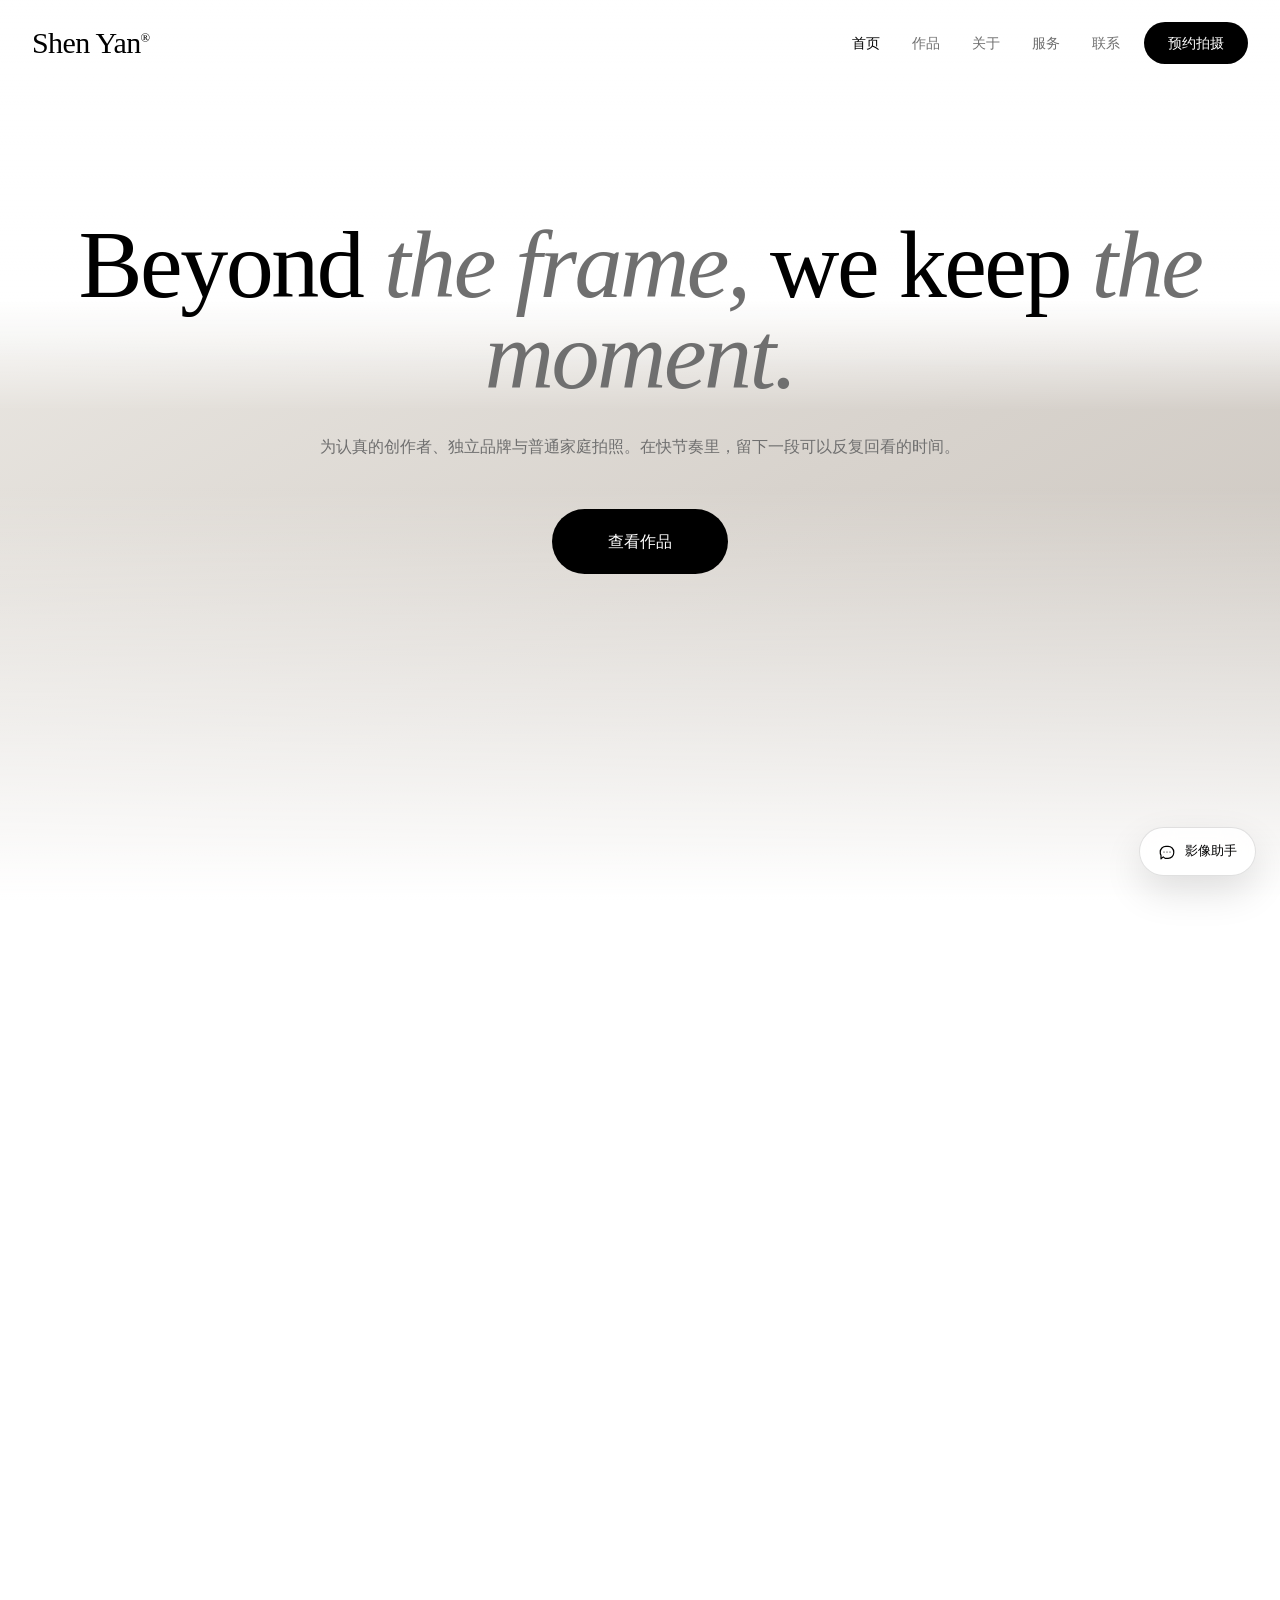
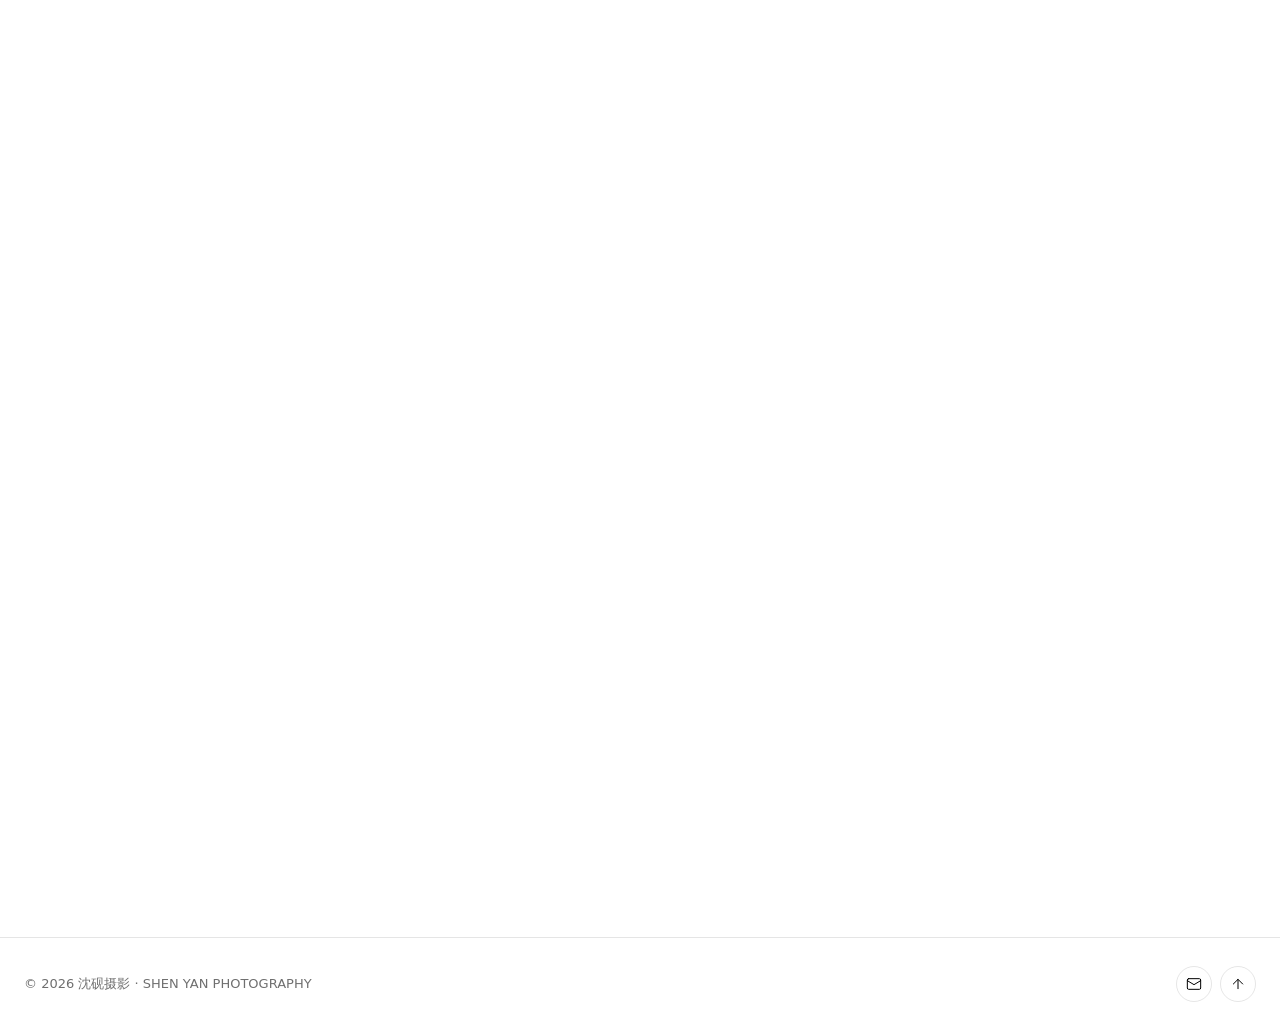
==== photographer-portfolio/index.html @ bcff4bb5 "Initial commit: photographer portfolio website" ====
<!DOCTYPE html>
<html lang="zh-CN">
<head>
<meta charset="UTF-8" />
<meta name="viewport" content="width=device-width, initial-scale=1" />
<meta http-equiv="Content-Security-Policy" content="default-src 'self'; base-uri 'self'; object-src 'none'; script-src 'self'; style-src 'self' https://fonts.googleapis.com; font-src 'self' https://fonts.gstatic.com; img-src 'self' https://picsum.photos data:; media-src 'self' https://d8j0ntlcm91z4.cloudfront.net; connect-src 'none'; form-action 'self'; upgrade-insecure-requests" />
<meta name="referrer" content="strict-origin-when-cross-origin" />
<title>沈砚 SHEN YAN · 摄影作品集</title>
<meta name="description" content="沈砚摄影作品集：人像、风光、城市与纪实摄影，提供个人写真、品牌商业与旅拍预约。" />
<link rel="stylesheet" href="assets/fonts.css" />
<link rel="stylesheet" href="assets/cinematic.css" />
</head>
<body>

<!-- ==================== 导航 ==================== -->
<header class="nav" id="nav">
  <div class="nav-inner">
    <a class="logo" href="index.html">Shen Yan<sup>&reg;</sup></a>
    <nav class="nav-menu" aria-label="主导航">
      <a href="index.html" class="active" aria-current="page">首页</a>
      <a href="work.html">作品</a>
      <a href="about.html">关于</a>
      <a href="services.html">服务</a>
      <a href="contact.html">联系</a>
    </nav>
    <a class="btn-pill nav-cta" href="booking.html">预约拍摄</a>
    <button class="nav-toggle" id="navToggle" type="button" aria-label="打开菜单" aria-expanded="false" aria-controls="mobilePanel">
      <svg viewBox="0 0 24 24" fill="none" stroke="currentColor" stroke-width="1.8" stroke-linecap="round" aria-hidden="true"><path d="M4 7h16M4 12h16M4 17h16"/></svg>
    </button>
  </div>
  <nav class="mobile-panel" id="mobilePanel" aria-label="移动导航">
    <a href="index.html">首页</a>
    <a href="work.html">作品</a>
    <a href="about.html">关于</a>
    <a href="services.html">服务</a>
    <a href="contact.html">联系</a>
    <a class="mobile-cta" href="booking.html">预约拍摄</a>
  </nav>
</header>

<!-- ==================== 首屏 ==================== -->
<section class="hero" id="top">
  <div class="hero-video-wrap" aria-hidden="true">
    <video id="heroVideo" class="hero-video" src="https://d8j0ntlcm91z4.cloudfront.net/user_38xzZboKViGWJOttwIXH07lWA1P/hf_20260328_083109_283f3553-e28f-428b-a723-d639c617eb2b.mp4" muted playsinline preload="auto"></video>
  </div>
  <div class="hero-overlay" aria-hidden="true"></div>

  <div class="hero-content">
    <div class="hero-copy">
      <h1 class="animate-fade-rise">Beyond <em>the frame,</em> we keep <em>the moment.</em></h1>
      <p class="hero-desc animate-fade-rise-delay">为认真的创作者、独立品牌与普通家庭拍照。在快节奏里，留下一段可以反复回看的时间。</p>
      <a class="btn-pill hero-cta animate-fade-rise-delay-2" href="work.html">查看作品</a>
    </div>
  </div>
</section>

<!-- ==================== 精选作品 ==================== -->
<section class="section" id="work">
  <div class="container">
    <div class="section-head reveal">
      <span class="eyebrow">Selected Works</span>
      <h2>精选作品</h2>
      <p class="lead">这里放六张近期作品。完整作品集按题材分类，在单独一页里浏览。</p>
    </div>
    <div class="gallery" id="gallery"></div>
    <div class="section-more reveal">
      <a class="btn-pill" href="work.html">
        查看全部作品
        <svg viewBox="0 0 24 24" fill="none" stroke="currentColor" stroke-width="2" stroke-linecap="round" stroke-linejoin="round" aria-hidden="true"><path d="M5 12h14M13 6l6 6-6 6"/></svg>
      </a>
      <span class="note">共 12 张 · 人像 / 风光 / 城市 / 纪实</span>
    </div>
  </div>
</section>

<footer>
  <div class="container foot-inner">
    <span>© <span id="year"></span> 沈砚摄影 · SHEN YAN PHOTOGRAPHY</span>
    <div class="social">
      <a href="mailto:hello@shenyan.photo" aria-label="发送邮件">
        <svg viewBox="0 0 24 24" fill="none" stroke="currentColor" stroke-width="1.5" stroke-linecap="round" stroke-linejoin="round" aria-hidden="true"><rect x="2" y="4" width="20" height="16" rx="2"/><path d="m2 7 10 6 10-6"/></svg>
      </a>
      <a href="#top" aria-label="回到顶部">
        <svg viewBox="0 0 24 24" fill="none" stroke="currentColor" stroke-width="1.5" stroke-linecap="round" stroke-linejoin="round" aria-hidden="true"><path d="M12 19V5M5 12l7-7 7 7"/></svg>
      </a>
    </div>
  </div>
</footer>

<!-- ==================== 灯箱 ==================== -->
<div class="lightbox" id="lightbox" role="dialog" aria-modal="true" aria-label="作品查看">
  <div class="lb-stage">
    <div class="lb-frame">
      <button class="lb-icon lb-close" id="lbClose" type="button" aria-label="关闭">
        <svg viewBox="0 0 24 24" fill="none" stroke="currentColor" stroke-width="1.6" stroke-linecap="round" aria-hidden="true"><path d="M18 6 6 18M6 6l12 12"/></svg>
      </button>
      <img id="lbImage" src="" alt="" />
    </div>
    <div class="lb-bar">
      <div>
        <h3 id="lbTitle">—</h3>
        <small id="lbMeta">—</small>
      </div>
      <div class="lb-nav">
        <span class="lb-counter" id="lbCounter">1 / 1</span>
        <button class="lb-icon" id="lbPrev" type="button" aria-label="上一张">
          <svg viewBox="0 0 24 24" fill="none" stroke="currentColor" stroke-width="1.6" stroke-linecap="round" stroke-linejoin="round" aria-hidden="true"><path d="m15 18-6-6 6-6"/></svg>
        </button>
        <button class="lb-icon" id="lbNext" type="button" aria-label="下一张">
          <svg viewBox="0 0 24 24" fill="none" stroke="currentColor" stroke-width="1.6" stroke-linecap="round" stroke-linejoin="round" aria-hidden="true"><path d="m9 18 6-6-6-6"/></svg>
        </button>
      </div>
    </div>
  </div>
</div>

<script src="assets/photos.js"></script>
<script src="assets/site.js"></script>
<script src="assets/page.js"></script>
<script src="assets/cinematic.js"></script>
</body>
</html>
---- photographer-portfolio/assets/fonts.css ----
/* 字体：标题用 Instrument Serif，正文用 Inter */
@import url("https://fonts.googleapis.com/css2?family=Instrument+Serif:ital@0;1&family=Inter:wght@300;400;500;600&display=swap");
---- photographer-portfolio/assets/cinematic.css ----
/* ============================================================
   电影感浅色主题
   标题：Instrument Serif   正文：Inter
   ============================================================ */
:root{
  --bg:#FFFFFF;
  --ink:#000000;
  --muted:#6F6F6F;
  --line:rgba(0,0,0,.10);
  --serif:"Instrument Serif","Iowan Old Style","Palatino Linotype",Georgia,"Songti SC",serif;
  --sans:"Inter","PingFang SC","Hiragino Sans GB","Microsoft YaHei",system-ui,-apple-system,"Segoe UI",sans-serif;
  --ease-out:cubic-bezier(.16,1,.3,1);
  --shell:1280px;
}

*,*::before,*::after{box-sizing:border-box}
html{scroll-behavior:smooth}
body{
  margin:0;background:var(--bg);color:var(--ink);
  font-family:var(--sans);font-size:16px;line-height:1.6;
  -webkit-font-smoothing:antialiased;overflow-x:hidden;
}
img,video{display:block;max-width:100%}
button{font:inherit;color:inherit;background:none;border:0;cursor:pointer}
a{color:inherit;text-decoration:none}
h1,h2,h3{margin:0;font-weight:400;letter-spacing:0}

.container{width:100%;max-width:var(--shell);margin:0 auto;padding:0 24px}
.eyebrow{font-size:11.5px;letter-spacing:.28em;text-transform:uppercase;color:var(--muted)}
.note{font-size:13px;color:var(--muted)}

/* ============================================================
   入场动画
   ============================================================ */
@keyframes fade-rise{
  from{opacity:0;transform:translateY(20px)}
  to{opacity:1;transform:translateY(0)}
}
.animate-fade-rise{animation:fade-rise .8s var(--ease-out) both}
.animate-fade-rise-delay{animation:fade-rise .8s var(--ease-out) .2s both}
.animate-fade-rise-delay-2{animation:fade-rise .8s var(--ease-out) .4s both}

.reveal{opacity:0;transform:translateY(20px);transition:opacity .8s var(--ease-out),transform .8s var(--ease-out)}
.reveal.in{opacity:1;transform:none}

/* ============================================================
   按钮
   ============================================================ */
.btn-pill{
  display:inline-flex;align-items:center;justify-content:center;gap:8px;
  border-radius:999px;padding:10px 24px;font-size:14px;
  background:var(--ink);color:#FFFFFF;
  transition:transform .3s var(--ease-out),background .3s var(--ease-out);
}
.btn-pill:hover,.btn-pill:focus-visible{transform:scale(1.03)}
.btn-pill svg{width:15px;height:15px}

/* ============================================================
   导航
   ============================================================ */
.nav{position:fixed;top:0;left:0;right:0;z-index:50;transition:background .4s var(--ease-out),box-shadow .4s var(--ease-out)}
.nav.scrolled{background:rgba(255,255,255,.86);box-shadow:0 1px 0 var(--line);
  -webkit-backdrop-filter:blur(14px);backdrop-filter:blur(14px)}
.nav-inner{
  display:flex;justify-content:space-between;align-items:center;gap:24px;
  padding:22px 32px;max-width:var(--shell);margin:0 auto;
}
.logo{font-family:var(--serif);font-size:30px;line-height:1;letter-spacing:-.02em;white-space:nowrap}
.logo sup{font-size:.42em;vertical-align:super;letter-spacing:0}

.nav-menu{display:flex;align-items:center;gap:32px;margin-left:auto}
.nav-menu a{font-size:14px;color:var(--muted);transition:color .25s var(--ease-out)}
.nav-menu a:hover,.nav-menu a:focus-visible{color:var(--ink)}
.nav-menu a.active{color:var(--ink)}

.nav-toggle{display:none;width:40px;height:40px;place-items:center;border-radius:999px;margin-left:4px}
.nav-toggle svg{width:20px;height:20px}
.mobile-panel{display:none;flex-direction:column;padding:8px 24px 20px;background:rgba(255,255,255,.96);
  -webkit-backdrop-filter:blur(14px);backdrop-filter:blur(14px);border-top:1px solid var(--line)}
.mobile-panel a{padding:12px 4px;font-size:15px;color:var(--muted);border-bottom:1px solid var(--line)}
.mobile-panel a:hover{color:var(--ink)}
.mobile-panel .mobile-cta{color:var(--ink);font-weight:500;border-bottom:0}
.nav.open .mobile-panel{display:flex}

/* ============================================================
   首屏：视频背景
   ============================================================ */
.hero{position:relative;min-height:100vh;width:100%;overflow:hidden}

.hero-video-wrap{
  position:absolute;left:0;right:0;bottom:0;top:300px;z-index:0;overflow:hidden;
  background:linear-gradient(150deg,#e9e6e1 0%,#d8d3cd 48%,#c9c3bc 100%);
  -webkit-mask-image:linear-gradient(180deg,transparent 0,#000 110px);
  mask-image:linear-gradient(180deg,transparent 0,#000 110px);
}
.hero-video{width:100%;height:100%;object-fit:cover;opacity:0;will-change:opacity}

.hero-overlay{
  position:absolute;inset:0;z-index:1;pointer-events:none;
  background:linear-gradient(180deg,#FFFFFF 0%,rgba(255,255,255,0) 42%,rgba(255,255,255,0) 54%,#FFFFFF 100%);
}

.hero-content{
  position:relative;z-index:10;min-height:100vh;
  display:flex;flex-direction:column;align-items:center;justify-content:center;text-align:center;
  padding:calc(8rem - 75px) 24px 10rem;
}
.hero h1{
  font-family:var(--serif);font-size:clamp(2.75rem,7.5vw,6rem);
  line-height:.95;letter-spacing:-2.46px;max-width:var(--shell);
}
.hero h1 em{font-style:italic;color:var(--muted)}
.hero-desc{
  font-size:1rem;line-height:1.7;color:var(--muted);
  max-width:42rem;margin:32px 0 0;
}
.hero-cta{margin-top:48px;padding:20px 56px;font-size:1rem}

/* ============================================================
   内容区块
   ============================================================ */
.section{position:relative;padding:clamp(76px,10vw,132px) 0}
.section-head{max-width:62ch}
.section-head h2{
  font-family:var(--serif);font-size:clamp(2rem,4.4vw,3.4rem);
  line-height:1.05;letter-spacing:-.03em;margin-top:18px;
}
.section-head .lead{color:var(--muted);margin:18px 0 0}
.section-more{display:flex;align-items:center;gap:18px;flex-wrap:wrap;margin-top:36px}

/* ---------- 作品 ---------- */
.gallery{column-count:3;column-gap:20px;margin-top:46px}
.tile{
  position:relative;break-inside:avoid;margin:0 0 20px;overflow:hidden;
  border-radius:2px;background:#EFEDEA;cursor:zoom-in;
}
.tile img{width:100%;height:100%;object-fit:cover;transition:transform .8s var(--ease-out)}
.tile:hover img,.tile:focus-visible img{transform:scale(1.04)}
.tile:focus-visible{outline:2px solid var(--ink);outline-offset:2px}
.tile-meta{
  position:absolute;left:0;right:0;bottom:0;padding:16px;color:#fff;
  display:flex;align-items:center;justify-content:space-between;gap:12px;
  background:linear-gradient(180deg,rgba(0,0,0,0),rgba(0,0,0,.58));
  opacity:0;transition:opacity .4s var(--ease-out);
}
.tile:hover .tile-meta,.tile:focus-visible .tile-meta{opacity:1}
.tile-meta strong{display:block;font-size:14px;font-weight:500}
.tile-meta small{font-size:11.5px;opacity:.76}
.tile-meta .cat{font-size:10.5px;letter-spacing:.16em;text-transform:uppercase;
  border:1px solid rgba(255,255,255,.55);border-radius:999px;padding:3px 10px;flex-shrink:0}
.r-45{aspect-ratio:4/5}
.r-23{aspect-ratio:2/3}
.r-11{aspect-ratio:1/1}
.r-32{aspect-ratio:3/2}
.r-169{aspect-ratio:16/9}
.r-34{aspect-ratio:3/4}

/* ---------- 关于 ---------- */
.about{display:grid;grid-template-columns:minmax(0,.9fr) minmax(0,1fr);gap:64px;align-items:center}
.about-figure{margin:0;overflow:hidden;border-radius:2px;background:#EFEDEA}
.about-figure img{width:100%;aspect-ratio:4/5;object-fit:cover}
.about-figure figcaption{font-size:12px;color:var(--muted);margin-top:12px}
.about-body h2{
  font-family:var(--serif);font-size:clamp(1.9rem,3.6vw,3rem);
  line-height:1.08;letter-spacing:-.03em;margin:18px 0 0;
}
.about-body p{color:var(--muted);margin:20px 0 0}
.about-list{
  list-style:none;padding:0;margin:38px 0 0;display:grid;grid-template-columns:1fr 1fr;
  border-top:1px solid var(--line);border-left:1px solid var(--line);
}
.about-list li{padding:20px 22px;border-right:1px solid var(--line);border-bottom:1px solid var(--line)}
.about-list b{display:block;font-family:var(--serif);font-size:1.35rem;font-weight:400;margin-bottom:2px}
.about-list small{color:var(--muted);font-size:12.5px}

/* ---------- 服务 ---------- */
.services{display:grid;grid-template-columns:repeat(3,minmax(0,1fr));margin-top:52px;border-top:1px solid var(--line)}
.service{padding:36px 30px;border-right:1px solid var(--line)}
.service:first-child{padding-left:0}
.service:last-child{border-right:0;padding-right:0}
.service svg{width:20px;height:20px;margin-bottom:20px}
.service h3{font-size:1.05rem;font-weight:500;margin-bottom:10px}
.service p{color:var(--muted);font-size:14.5px;margin:0}
.service .price{display:flex;align-items:baseline;justify-content:space-between;gap:12px;
  margin-top:26px;padding-top:18px;border-top:1px solid var(--line)}
.service .price b{font-family:var(--serif);font-size:1.45rem;font-weight:400}
.service .price small{color:var(--muted);font-size:12.5px}

/* ---------- 联系 ---------- */
.contact{display:grid;grid-template-columns:minmax(0,1fr) minmax(0,1.05fr);gap:56px;margin-top:52px;align-items:start}
.contact-row{display:flex;gap:14px;align-items:flex-start;padding:18px 0;border-bottom:1px solid var(--line)}
.contact-row:first-child{padding-top:0}
.contact-row svg{width:16px;height:16px;margin-top:4px;flex-shrink:0}
.contact-row span{display:block;font-size:11px;letter-spacing:.16em;text-transform:uppercase;color:var(--muted)}
.contact-row strong{font-weight:400;font-size:15px}

form{display:grid;gap:20px}
.field{display:grid;gap:8px}
.field label{font-size:11px;letter-spacing:.16em;text-transform:uppercase;color:var(--muted)}
/* 圆角输入控件：细描边 + 极淡底色 + 聚焦光圈 */
.field input,.field textarea,.field select{
  width:100%;padding:14px 20px;
  border:1px solid rgba(0,0,0,.13);border-radius:999px;
  background:rgba(0,0,0,.02);color:var(--ink);
  font:inherit;font-size:15px;line-height:1.4;
  transition:border-color .25s var(--ease-out),background .25s var(--ease-out),box-shadow .25s var(--ease-out);
}
.field select{-webkit-appearance:none;appearance:none}
.field textarea{min-height:132px;padding:16px 20px;border-radius:20px;resize:vertical}
.field input:hover,.field textarea:hover,.field select:hover{
  border-color:rgba(0,0,0,.26);background:rgba(0,0,0,.032);
}
.field input:focus,.field textarea:focus,.field select:focus{
  outline:none;border-color:var(--ink);background:#FFFFFF;
  box-shadow:0 0 0 3px rgba(0,0,0,.055),0 10px 26px rgba(0,0,0,.07);
}

/* 下拉框：自定义组件，才能做出圆角与统一的展开层 */
.field input[type="hidden"]{display:none}
.select-box{position:relative}
.select-trigger{
  width:100%;display:flex;align-items:center;justify-content:space-between;gap:12px;
  padding:14px 20px;text-align:left;cursor:pointer;
  border:1px solid rgba(0,0,0,.13);border-radius:999px;
  background:rgba(0,0,0,.02);color:var(--ink);font:inherit;font-size:15px;line-height:1.4;
  transition:border-color .25s var(--ease-out),background .25s var(--ease-out),box-shadow .25s var(--ease-out);
}
.select-trigger:hover{border-color:rgba(0,0,0,.26);background:rgba(0,0,0,.032)}
.select-trigger:focus-visible{outline:none}
.select-box.open .select-trigger,
.select-trigger:focus-visible{
  border-color:var(--ink);background:#FFFFFF;
  box-shadow:0 0 0 3px rgba(0,0,0,.055),0 10px 26px rgba(0,0,0,.07);
}
.select-arrow{
  width:16px;height:16px;flex:none;color:var(--muted);
  transition:transform .3s var(--ease-out),color .25s var(--ease-out);
}
.select-trigger:hover .select-arrow{color:var(--ink)}
.select-box.open .select-arrow{transform:rotate(180deg);color:var(--ink)}

.select-menu{
  position:absolute;left:0;right:0;top:calc(100% + 8px);z-index:30;
  margin:0;padding:6px;list-style:none;max-height:288px;overflow:auto;
  background:#FFFFFF;border:1px solid rgba(0,0,0,.1);border-radius:18px;
  box-shadow:0 20px 48px rgba(0,0,0,.14),0 2px 8px rgba(0,0,0,.05);
  opacity:0;visibility:hidden;transform:translateY(-6px);
  transition:opacity .22s var(--ease-out),transform .22s var(--ease-out),visibility .22s;
}
.select-box.open .select-menu{opacity:1;visibility:visible;transform:none}
.select-option{
  display:flex;align-items:center;justify-content:space-between;gap:10px;
  padding:11px 16px;border-radius:12px;font-size:14.5px;color:var(--ink);cursor:pointer;
  transition:background .18s var(--ease-out);
}
.select-option:hover,.select-option.is-active{background:rgba(0,0,0,.05)}
.select-option[aria-selected="true"]{font-weight:500}
.select-check{
  width:15px;height:15px;flex:none;color:var(--ink);
  opacity:0;transform:scale(.7);
  transition:opacity .2s var(--ease-out),transform .2s var(--ease-out);
}
.select-option[aria-selected="true"] .select-check{opacity:1;transform:none}

/* 日期框的原生图标压淡，聚焦时再亮起 */
.field input[type="date"]::-webkit-calendar-picker-indicator{
  opacity:.4;cursor:pointer;transition:opacity .25s var(--ease-out);
}
.field input[type="date"]:hover::-webkit-calendar-picker-indicator{opacity:.8}
.form-row{display:grid;grid-template-columns:1fr 1fr;gap:20px}
.form-note{font-size:12.5px;color:var(--muted);margin:0}

/* ---------- 页脚 ---------- */
footer{border-top:1px solid var(--line);padding:28px 0}
.foot-inner{display:flex;align-items:center;justify-content:space-between;gap:16px;flex-wrap:wrap;
  font-size:13px;color:var(--muted)}
.social{display:flex;gap:8px}
.social a{width:36px;height:36px;border-radius:999px;border:1px solid var(--line);
  display:grid;place-items:center;color:var(--ink);transition:transform .3s var(--ease-out)}
.social a:hover{transform:translateY(-2px)}
.social svg{width:16px;height:16px}

/* ---------- 灯箱 ---------- */
.lightbox{
  position:fixed;inset:0;z-index:100;display:none;align-items:center;justify-content:center;
  padding:clamp(14px,4vw,44px);background:rgba(255,255,255,.94);
  -webkit-backdrop-filter:blur(18px);backdrop-filter:blur(18px);
}
.lightbox.open{display:flex}
.lb-stage{width:100%;max-width:1100px;display:flex;flex-direction:column;align-items:center;gap:16px}
.lb-frame{position:relative;max-width:100%;overflow:hidden;border-radius:2px;background:#EFEDEA}
.lb-frame img{max-height:70vh;width:auto;max-width:100%;object-fit:contain}
.lb-bar{width:100%;display:flex;align-items:center;justify-content:space-between;gap:16px}
.lb-bar h3{font-family:var(--serif);font-size:1.25rem}
.lb-bar small{color:var(--muted);font-size:12px;letter-spacing:.06em}
.lb-nav{display:flex;align-items:center;gap:10px;flex-shrink:0}
.lb-icon{width:42px;height:42px;border-radius:999px;border:1px solid var(--line);
  background:#fff;display:grid;place-items:center;transition:transform .3s var(--ease-out)}
.lb-icon:hover{transform:scale(1.05)}
.lb-icon svg{width:18px;height:18px}
.lb-close{position:absolute;top:12px;right:12px;z-index:3}
.lb-counter{font-size:12px;color:var(--muted);letter-spacing:.1em;font-variant-numeric:tabular-nums}

/* ============================================================
   响应式
   ============================================================ */
@media(max-width:1040px){
  .gallery{column-count:2}
  .about,.contact{grid-template-columns:1fr;gap:40px}
  .about-figure{max-width:520px}
  .services{grid-template-columns:1fr;border-top:0}
  .service{padding:28px 0;border-right:0;border-top:1px solid var(--line)}
  .service:first-child{padding-top:28px}
}
@media(max-width:900px){
  .nav-menu{display:none}
  .nav-cta{display:none}
  .nav-toggle{display:grid;margin-left:auto}
  .nav-inner{padding:16px 20px}
}
@media(max-width:640px){
  .container{padding:0 20px}
  .gallery{column-count:1;column-gap:0}
  .tile{margin-bottom:16px}
  .tile-meta{opacity:1}
  .about-list{grid-template-columns:1fr}
  .form-row{grid-template-columns:1fr}
  .hero-content{padding:calc(8rem - 90px) 20px 8rem}
  .hero-cta{padding:17px 44px}
  .hero-video-wrap{top:220px}
  .lb-frame img{max-height:56vh}
  .lb-bar{flex-direction:column;align-items:flex-start}
}
@media(prefers-reduced-motion:reduce){
  *{animation-duration:.001ms !important;animation-iteration-count:1 !important;
    transition-duration:.001ms !important;scroll-behavior:auto !important}
  .reveal{opacity:1;transform:none}
  .tree-trunk,.tree-branch,.photo-leaf{animation:none;opacity:1;transform:none}
}

/* ============================================================
   作品页专用：页头与筛选
   ============================================================ */
.page-head{padding:150px 0 0}
.back-link{
  display:flex;width:fit-content;align-items:center;gap:8px;margin-bottom:34px;
  font-size:13.5px;color:var(--muted);transition:color .25s var(--ease-out);
}
.back-link:hover{color:var(--ink)}
.back-link svg{width:15px;height:15px}
.page-head h1{
  font-family:var(--serif);font-size:clamp(2.6rem,7vw,5rem);
  line-height:1;letter-spacing:-.03em;margin-top:16px;
}
.page-head-desc{color:var(--muted);max-width:54ch;margin:22px 0 0}
.page-head-meta{display:flex;flex-wrap:wrap;gap:10px 26px;margin-top:30px;color:var(--muted);font-size:13px}
.section--tight{padding-top:clamp(44px,5vw,68px)}

.filters{display:flex;flex-wrap:wrap;gap:10px}
.chip{
  border-radius:999px;padding:9px 20px;font-size:13.5px;color:var(--muted);
  border:1px solid var(--line);background:transparent;
  transition:color .25s var(--ease-out),border-color .25s var(--ease-out),background .25s var(--ease-out);
}
.chip:hover{color:var(--ink);border-color:rgba(0,0,0,.3)}
.chip[aria-pressed="true"]{background:var(--ink);border-color:var(--ink);color:#FFFFFF}

@media(max-width:900px){
  .page-head{padding:118px 0 0}
}

/* ============================================================
   交互细节
   ============================================================ */
/* 图块与服务卡片按序号错位入场 */
.reveal{transition-delay:calc(var(--i, 0) * 55ms)}
.service:nth-child(2){--i:1}
.service:nth-child(3){--i:2}

/* 锚点跳转要避开固定导航 */
#work,#about,#services,#contact{scroll-margin-top:84px}

/* 首屏文字层，滚动时整体淡出 */
.hero-copy{
  display:flex;flex-direction:column;align-items:center;width:100%;
  will-change:opacity,transform;
}

/* 灯箱换图过渡 */
.lb-frame img{transition:opacity .28s var(--ease-out)}

/* 表单校验 */
.field.has-error input,.field.has-error textarea,.field.has-error select,
.field.has-error .select-trigger{
  border-color:#B4451F;background:rgba(180,69,31,.035);
}
.field.has-error input:focus,.field.has-error textarea:focus,.field.has-error select:focus{
  box-shadow:0 0 0 3px rgba(180,69,31,.13);
}
.field-error{margin:7px 0 0;font-size:12px;line-height:1.5;color:#B4451F}
.booking-submit{justify-self:start}

/* ---------- 影像助手 ---------- */
.photo-assistant{position:fixed;right:24px;bottom:24px;z-index:80;font-family:var(--sans)}
.assistant-launch{
  display:inline-flex;align-items:center;gap:9px;padding:13px 18px;border:1px solid rgba(0,0,0,.12);border-radius:999px;
  background:rgba(255,255,255,.88);color:var(--ink);box-shadow:0 16px 38px rgba(0,0,0,.12);
  -webkit-backdrop-filter:blur(16px);backdrop-filter:blur(16px);font-size:13px;
  transition:transform .3s var(--ease-out),box-shadow .3s var(--ease-out),background .3s var(--ease-out)
}
.assistant-launch:hover,.assistant-launch:focus-visible{transform:translateY(-3px);background:#fff;box-shadow:0 20px 44px rgba(0,0,0,.17);outline:none}
.assistant-launch svg{width:18px;height:18px}
.assistant-panel{
  position:absolute;right:0;bottom:58px;width:min(360px,calc(100vw - 32px));height:480px;display:flex;flex-direction:column;overflow:hidden;
  border:1px solid rgba(0,0,0,.12);border-radius:24px;background:rgba(255,255,255,.94);
  box-shadow:0 28px 72px rgba(0,0,0,.18),0 4px 14px rgba(0,0,0,.06);
  -webkit-backdrop-filter:blur(20px);backdrop-filter:blur(20px);
  opacity:0;visibility:hidden;transform:translateY(12px) scale(.97);transform-origin:bottom right;pointer-events:none;
  transition:opacity .3s var(--ease-out),transform .3s var(--ease-out),visibility .3s
}
.photo-assistant.is-open .assistant-panel{opacity:1;visibility:visible;transform:none;pointer-events:auto}
.assistant-head{display:flex;align-items:center;justify-content:space-between;padding:18px 18px 15px;border-bottom:1px solid var(--line)}
.assistant-head strong{display:block;font-family:var(--serif);font-size:22px;font-weight:400;line-height:1}
.assistant-head small{display:block;margin-top:5px;font-size:11px;letter-spacing:.12em;color:var(--muted)}
.assistant-close{width:28px;height:28px;border-radius:50%;font-size:24px;line-height:1;color:var(--muted);display:grid;place-items:center;transition:background .2s,color .2s}
.assistant-close:hover,.assistant-close:focus-visible{background:rgba(0,0,0,.06);color:var(--ink);outline:none}
.assistant-messages{flex:1;display:flex;flex-direction:column;gap:10px;overflow-y:auto;padding:18px}
.assistant-message{max-width:86%;padding:10px 13px;border-radius:16px;font-size:13px;line-height:1.6;white-space:pre-wrap}
.assistant-message.assistant{align-self:flex-start;border:1px solid rgba(0,0,0,.07);border-top-left-radius:6px;background:#f4f4f1;color:#303530}
.assistant-message.user{align-self:flex-end;border-top-right-radius:6px;background:#182b1d;color:#fff}
.assistant-quick{display:flex;gap:7px;overflow-x:auto;padding:0 18px 12px}
.assistant-quick button{flex:none;border:1px solid rgba(0,0,0,.12);border-radius:999px;padding:7px 11px;color:var(--muted);font-size:11px;background:#fff;transition:color .2s,border-color .2s,background .2s}
.assistant-quick button:hover,.assistant-quick button:focus-visible{border-color:#536d55;color:#263d2a;background:#f0f4ed;outline:none}
.assistant-form{display:flex;align-items:center;gap:8px;padding:12px;border-top:1px solid var(--line);background:rgba(255,255,255,.7)}
.assistant-form input{min-width:0;flex:1;border:1px solid rgba(0,0,0,.12);border-radius:999px;padding:11px 14px;background:#fff;color:var(--ink);font:inherit;font-size:13px;outline:none}
.assistant-form input:focus{border-color:#526c54;box-shadow:0 0 0 3px rgba(82,108,84,.12)}
.assistant-form button{width:38px;height:38px;display:grid;place-items:center;border-radius:50%;background:#182b1d;color:#fff;transition:transform .25s var(--ease-out),background .25s}
.assistant-form button:hover,.assistant-form button:focus-visible{transform:scale(1.05);background:#294832;outline:none}
.assistant-form svg{width:17px;height:17px}

@media(max-width:640px){
  .photo-assistant{right:16px;bottom:16px}
  .assistant-launch{padding:12px 15px}
  .assistant-launch span{display:none}
  .assistant-panel{bottom:54px;width:min(360px,calc(100vw - 32px));height:min(470px,calc(100svh - 112px))}
}

@media(prefers-reduced-motion:reduce){
  .assistant-launch,.assistant-panel,.assistant-close,.assistant-quick button,.assistant-form button{transition-duration:.001ms}
}
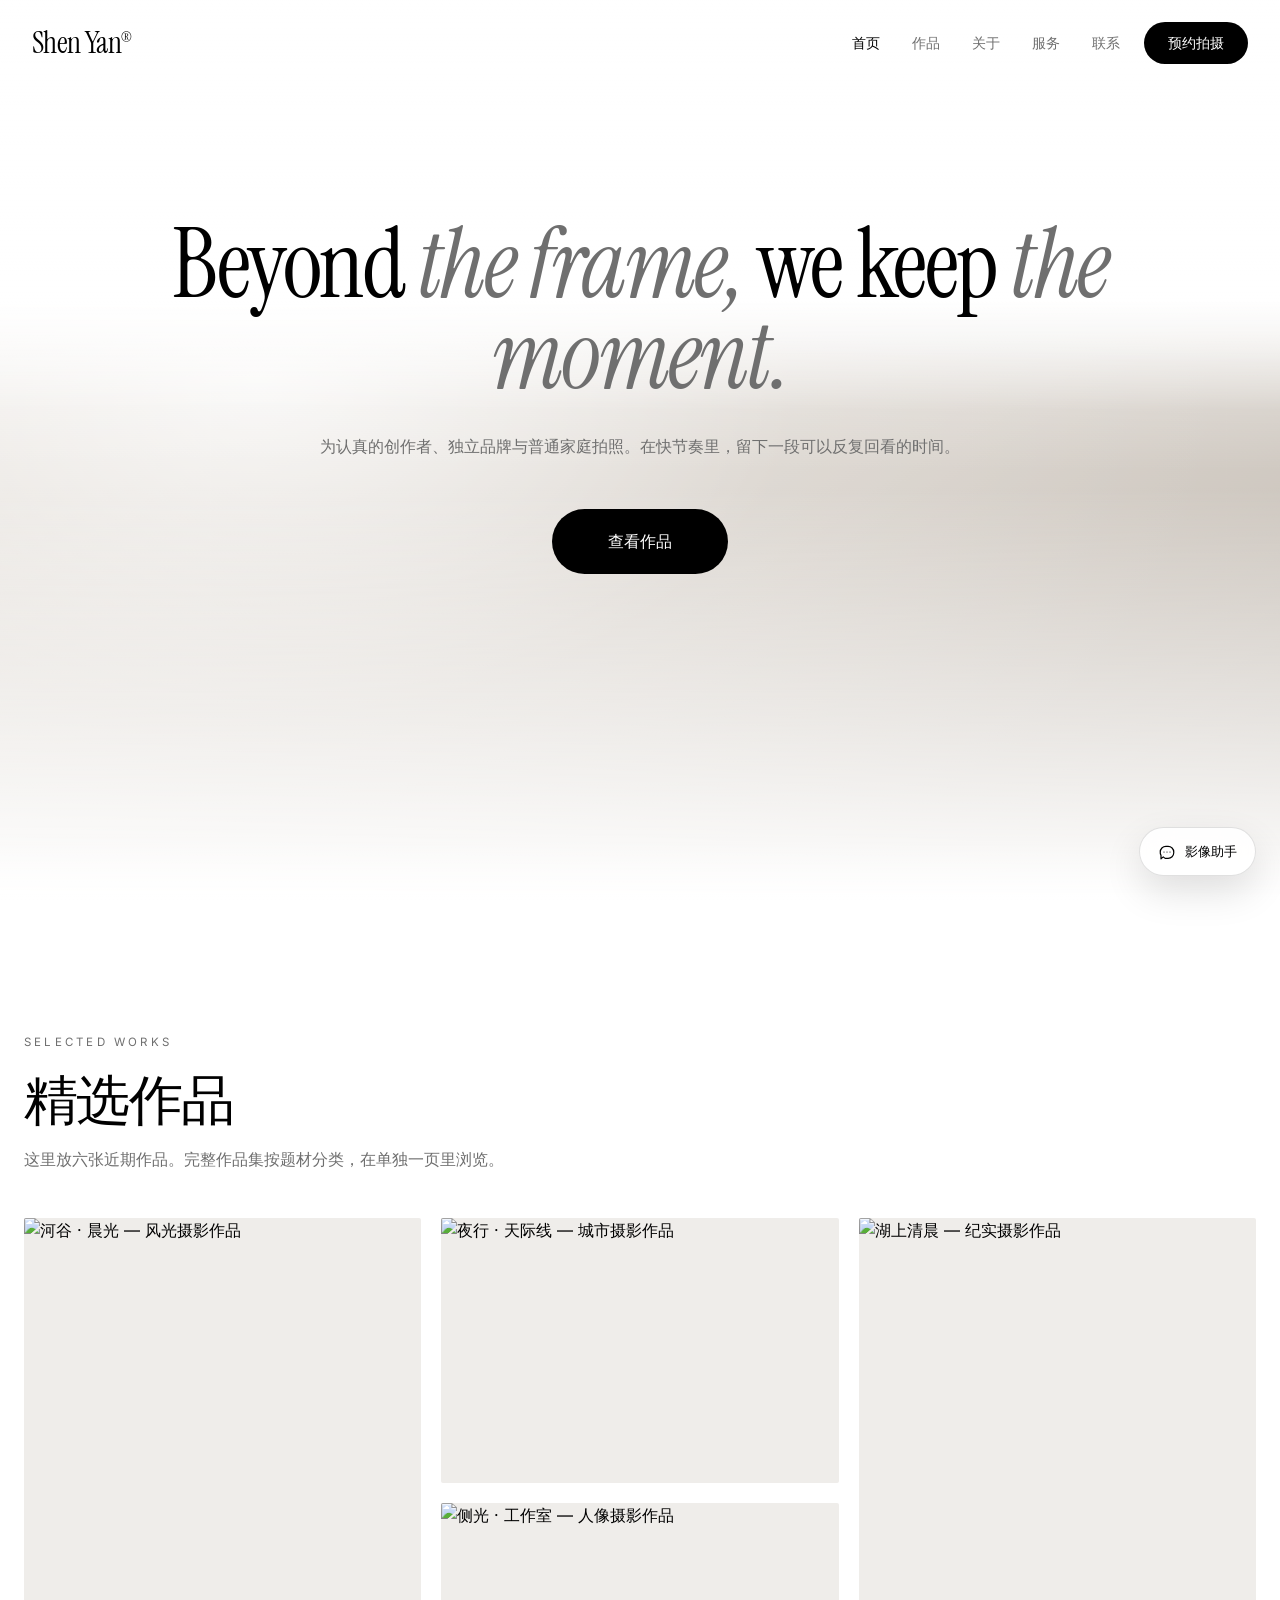
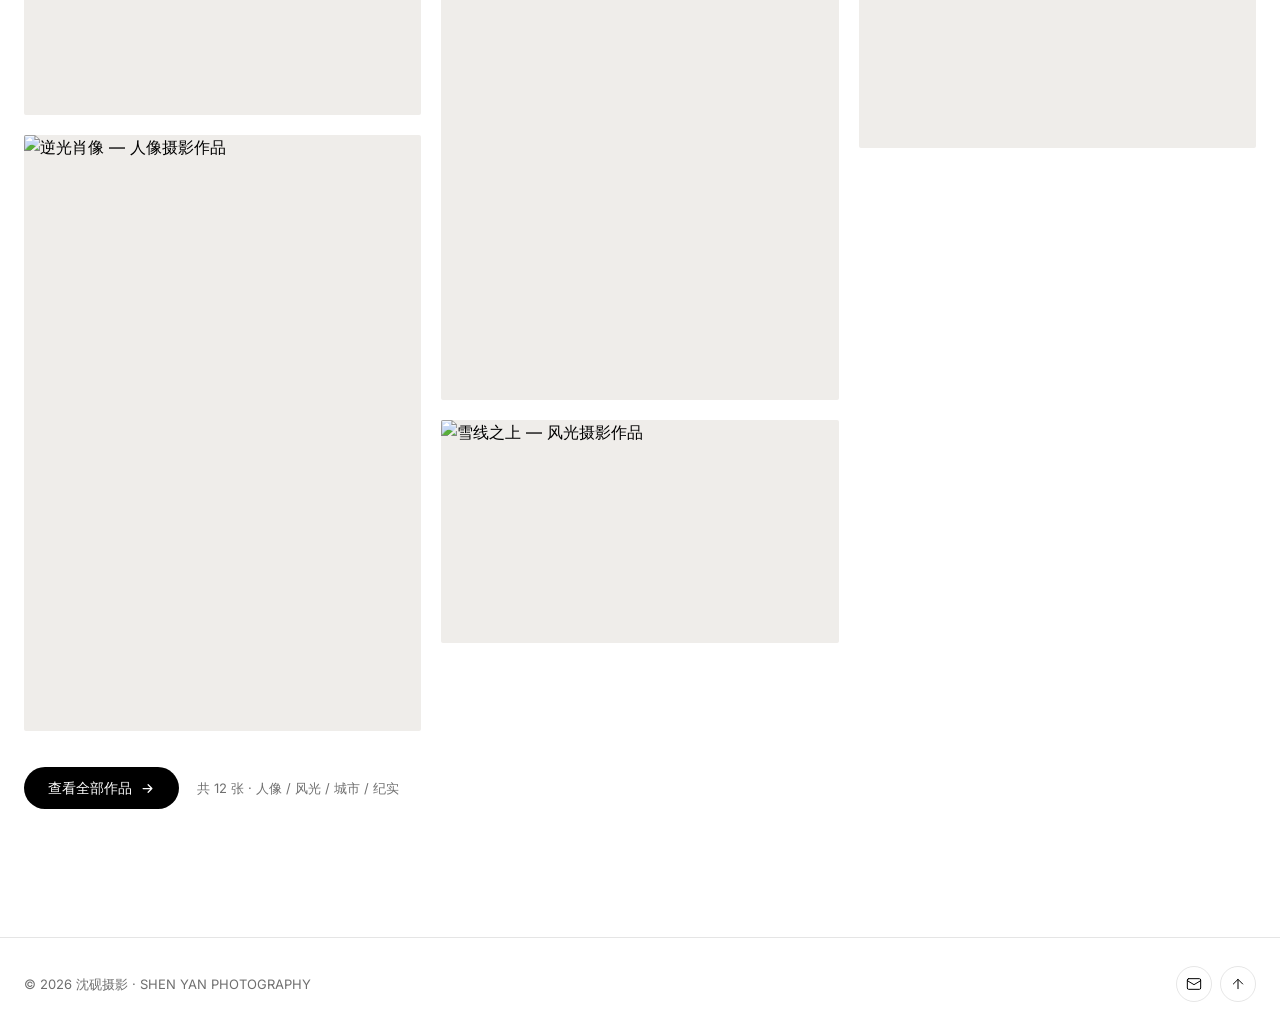
==== commit 29408a9d: "Prepare photographer portfolio for deployment" ====
--- a/photographer-portfolio/index.html
+++ b/photographer-portfolio/index.html
@@ -3,10 +3,18 @@
 <head>
 <meta charset="UTF-8" />
 <meta name="viewport" content="width=device-width, initial-scale=1" />
-<meta http-equiv="Content-Security-Policy" content="default-src 'self'; base-uri 'self'; object-src 'none'; script-src 'self'; style-src 'self' https://fonts.googleapis.com; font-src 'self' https://fonts.gstatic.com; img-src 'self' https://picsum.photos data:; media-src 'self' https://d8j0ntlcm91z4.cloudfront.net; connect-src 'none'; form-action 'self'; upgrade-insecure-requests" />
 <meta name="referrer" content="strict-origin-when-cross-origin" />
 <title>沈砚 SHEN YAN · 摄影作品集</title>
 <meta name="description" content="沈砚摄影作品集：人像、风光、城市与纪实摄影，提供个人写真、品牌商业与旅拍预约。" />
+<link rel="icon" href="favicon.ico" sizes="any" />
+<link rel="icon" href="favicon.svg" type="image/svg+xml" />
+<link rel="apple-touch-icon" href="apple-touch-icon.png" />
+<meta property="og:type" content="website" />
+<meta property="og:site_name" content="沈砚 SHEN YAN" />
+<meta property="og:title" content="沈砚 SHEN YAN · 摄影作品集" />
+<meta property="og:description" content="沈砚摄影作品集：人像、风光、城市与纪实摄影，提供个人写真、品牌商业与旅拍预约。" />
+<meta property="og:locale" content="zh_CN" />
+<meta name="twitter:card" content="summary" />
 <link rel="stylesheet" href="assets/fonts.css" />
 <link rel="stylesheet" href="assets/cinematic.css" />
 </head>
@@ -41,7 +49,7 @@
 <!-- ==================== 首屏 ==================== -->
 <section class="hero" id="top">
   <div class="hero-video-wrap" aria-hidden="true">
-    <video id="heroVideo" class="hero-video" src="https://d8j0ntlcm91z4.cloudfront.net/user_38xzZboKViGWJOttwIXH07lWA1P/hf_20260328_083109_283f3553-e28f-428b-a723-d639c617eb2b.mp4" muted playsinline preload="auto"></video>
+    <video id="heroVideo" class="hero-video" src="https://d8j0ntlcm91z4.cloudfront.net/user_38xzZboKViGWJOttwIXH07lWA1P/hf_20260328_083109_283f3553-e28f-428b-a723-d639c617eb2b.mp4" poster="assets/hero-poster.svg" muted playsinline preload="auto"></video>
   </div>
   <div class="hero-overlay" aria-hidden="true"></div>
 
--- a/photographer-portfolio/assets/fonts.css
+++ b/photographer-portfolio/assets/fonts.css
@@ -1,2 +1,61 @@
-/* 字体：标题用 Instrument Serif，正文用 Inter */
-@import url("https://fonts.googleapis.com/css2?family=Instrument+Serif:ital@0;1&family=Inter:wght@300;400;500;600&display=swap");
+/* ============================================================
+   字体：本地自托管，不再依赖 Google Fonts CDN
+   标题 Instrument Serif（静态 400）· 正文 Inter（可变字体 300-600）
+   两者均为 SIL Open Font License 1.1
+   版权声明与许可全文：fonts/OFL.txt
+   来源与更新方式：fonts/README.txt
+   ============================================================ */
+
+/* ---------- Instrument Serif · 常规 ---------- */
+@font-face{
+  font-family:"Instrument Serif";
+  font-style:normal;
+  font-weight:400;
+  font-display:swap;
+  src:url("fonts/instrument-serif-400.woff2") format("woff2");
+  unicode-range:U+0000-00FF,U+0131,U+0152-0153,U+02BB-02BC,U+02C6,U+02DA,U+02DC,U+0304,U+0308,U+0329,U+2000-206F,U+20AC,U+2122,U+2191,U+2193,U+2212,U+2215,U+FEFF,U+FFFD;
+}
+@font-face{
+  font-family:"Instrument Serif";
+  font-style:normal;
+  font-weight:400;
+  font-display:swap;
+  src:url("fonts/instrument-serif-400-latin-ext.woff2") format("woff2");
+  unicode-range:U+0100-02BA,U+02BD-02C5,U+02C7-02CC,U+02CE-02D7,U+02DD-02FF,U+0304,U+0308,U+0329,U+1D00-1DBF,U+1E00-1E9F,U+1EF2-1EFF,U+2020,U+20A0-20AB,U+20AD-20C0,U+2113,U+2C60-2C7F,U+A720-A7FF;
+}
+
+/* ---------- Instrument Serif · 斜体 ---------- */
+@font-face{
+  font-family:"Instrument Serif";
+  font-style:italic;
+  font-weight:400;
+  font-display:swap;
+  src:url("fonts/instrument-serif-italic-400.woff2") format("woff2");
+  unicode-range:U+0000-00FF,U+0131,U+0152-0153,U+02BB-02BC,U+02C6,U+02DA,U+02DC,U+0304,U+0308,U+0329,U+2000-206F,U+20AC,U+2122,U+2191,U+2193,U+2212,U+2215,U+FEFF,U+FFFD;
+}
+@font-face{
+  font-family:"Instrument Serif";
+  font-style:italic;
+  font-weight:400;
+  font-display:swap;
+  src:url("fonts/instrument-serif-italic-400-latin-ext.woff2") format("woff2");
+  unicode-range:U+0100-02BA,U+02BD-02C5,U+02C7-02CC,U+02CE-02D7,U+02DD-02FF,U+0304,U+0308,U+0329,U+1D00-1DBF,U+1E00-1E9F,U+1EF2-1EFF,U+2020,U+20A0-20AB,U+20AD-20C0,U+2113,U+2C60-2C7F,U+A720-A7FF;
+}
+
+/* ---------- Inter · 可变字重 300-600（单文件覆盖四个字重） ---------- */
+@font-face{
+  font-family:"Inter";
+  font-style:normal;
+  font-weight:300 600;
+  font-display:swap;
+  src:url("fonts/inter-300-600.woff2") format("woff2");
+  unicode-range:U+0000-00FF,U+0131,U+0152-0153,U+02BB-02BC,U+02C6,U+02DA,U+02DC,U+0304,U+0308,U+0329,U+2000-206F,U+20AC,U+2122,U+2191,U+2193,U+2212,U+2215,U+FEFF,U+FFFD;
+}
+@font-face{
+  font-family:"Inter";
+  font-style:normal;
+  font-weight:300 600;
+  font-display:swap;
+  src:url("fonts/inter-300-600-latin-ext.woff2") format("woff2");
+  unicode-range:U+0100-02BA,U+02BD-02C5,U+02C7-02CC,U+02CE-02D7,U+02DD-02FF,U+0304,U+0308,U+0329,U+1D00-1DBF,U+1E00-1E9F,U+1EF2-1EFF,U+2020,U+20A0-20AB,U+20AD-20C0,U+2113,U+2C60-2C7F,U+A720-A7FF;
+}
--- a/photographer-portfolio/assets/cinematic.css
+++ b/photographer-portfolio/assets/cinematic.css
@@ -93,7 +93,7 @@
   -webkit-mask-image:linear-gradient(180deg,transparent 0,#000 110px);
   mask-image:linear-gradient(180deg,transparent 0,#000 110px);
 }
-.hero-video{width:100%;height:100%;object-fit:cover;opacity:0;will-change:opacity}
+.hero-video{width:100%;height:100%;object-fit:cover;opacity:1;will-change:opacity}
 
 .hero-overlay{
   position:absolute;inset:0;z-index:1;pointer-events:none;
